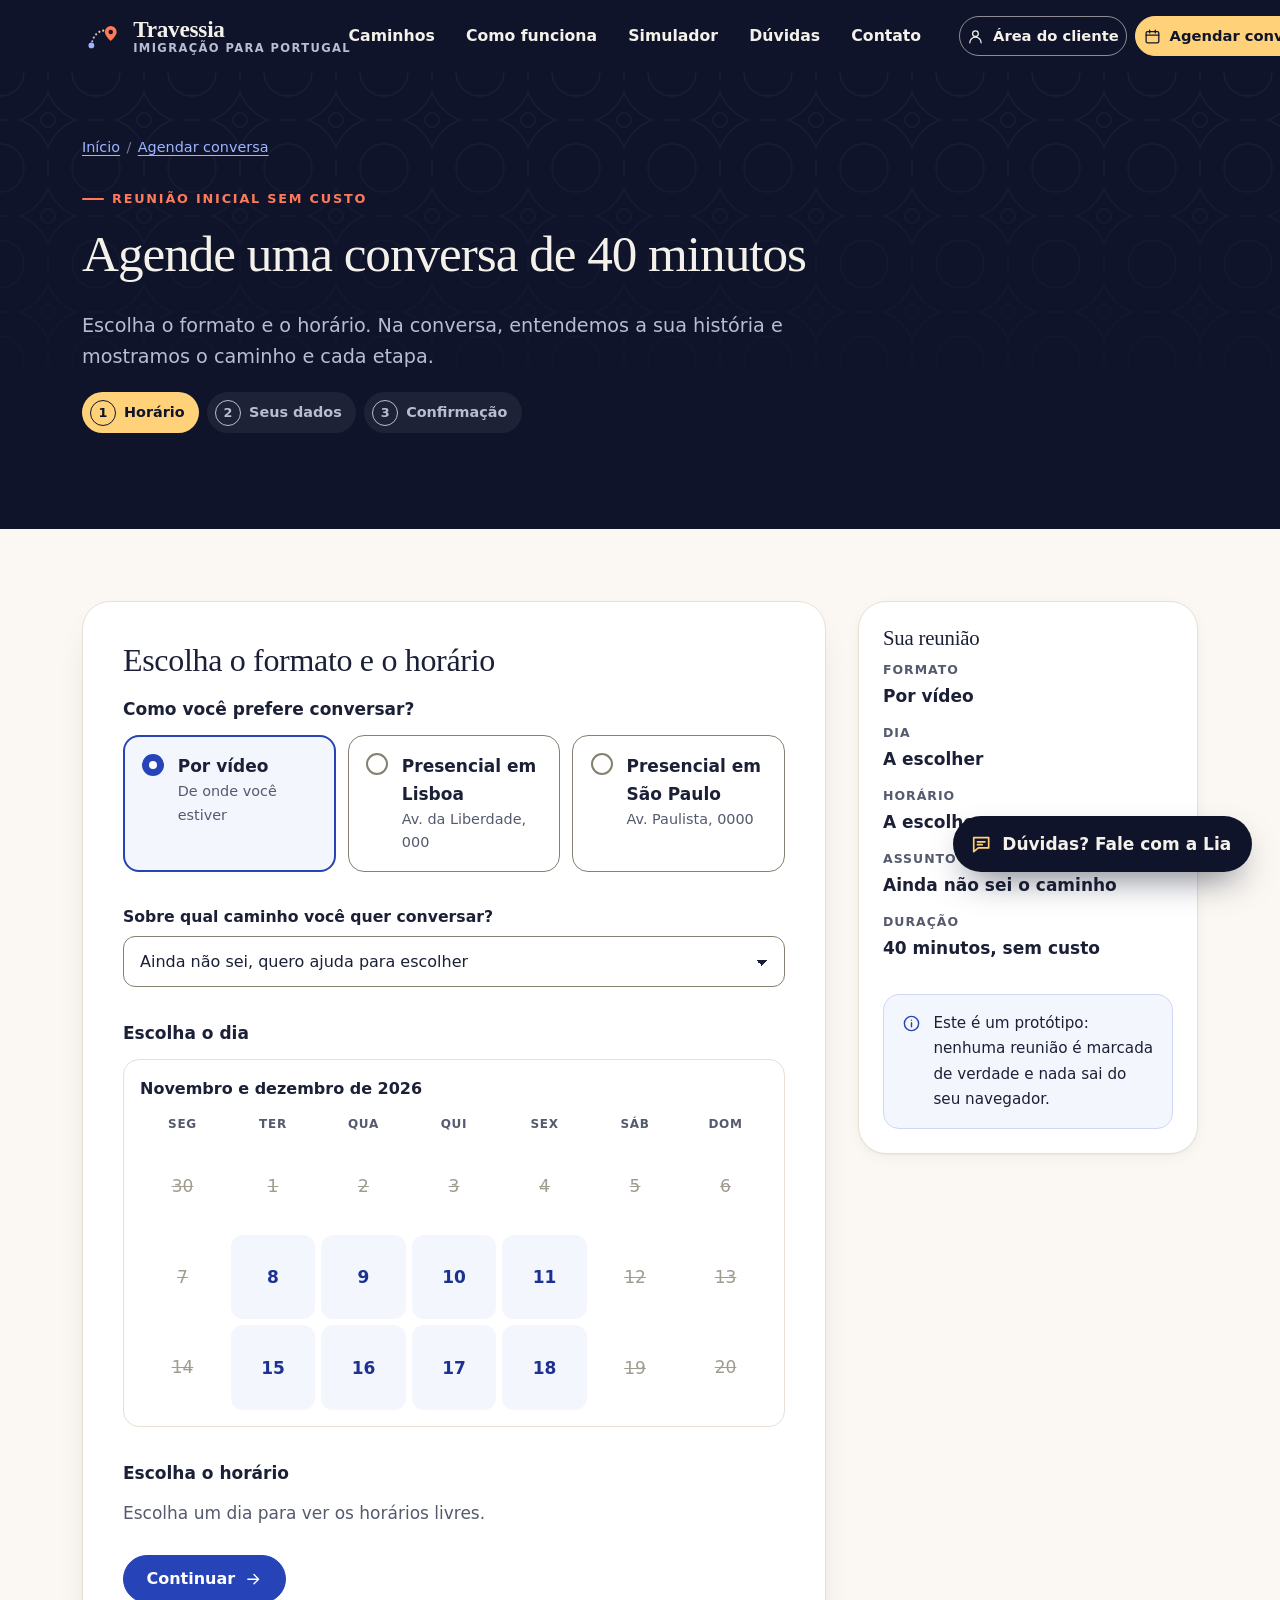
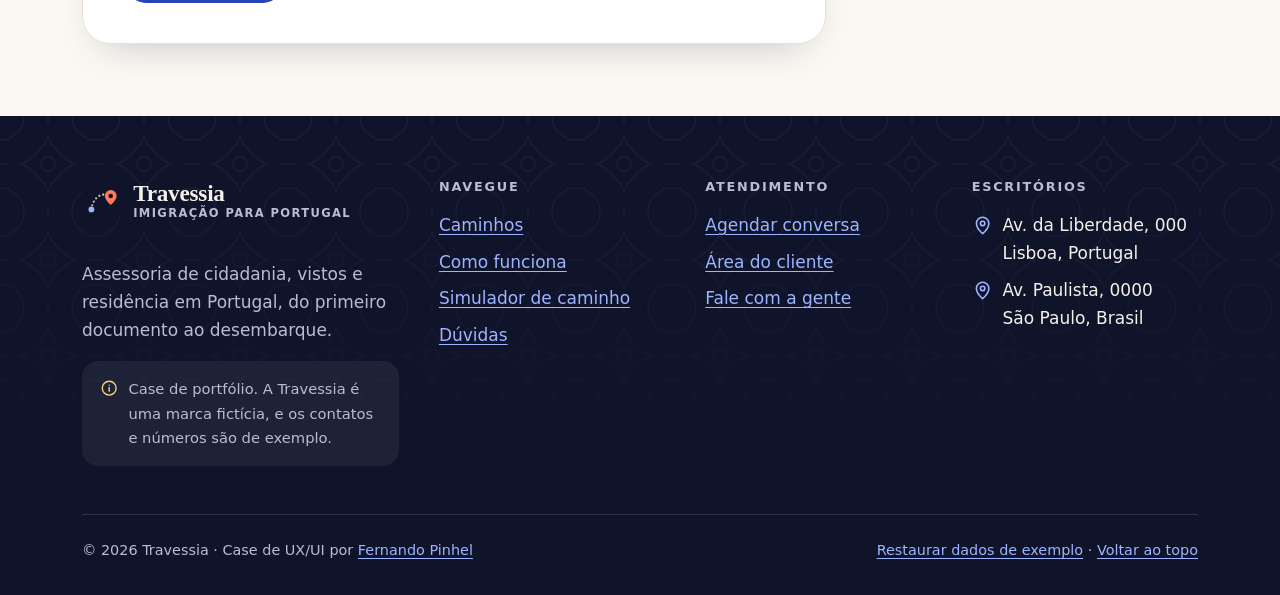
==== agendar.html @ 261cf1d5 "Redesenha o Imigratech como case e torna os fluxos funcionais e acessíveis Marca fictícia Travessia," ====
<!DOCTYPE html>
<html lang="pt-BR">
  <head>
    <meta charset="utf-8">
    <meta name="viewport" content="width=device-width, initial-scale=1">
    <meta http-equiv="Content-Security-Policy" content="default-src 'self'; script-src 'self'; style-src 'self' https://fonts.googleapis.com; font-src https://fonts.gstatic.com; img-src 'self' data: blob:; connect-src 'self'; form-action 'self'; base-uri 'self'; object-src 'none'">
    <meta name="referrer" content="strict-origin-when-cross-origin">
    <meta name="robots" content="noindex, nofollow">
    <meta name="theme-color" content="#10142a">
    <meta name="description" content="Case de UX/UI: site e área do cliente da Travessia, assessoria fictícia de imigração do Brasil para Portugal.">
    <title>Agendar conversa | Travessia</title>
    <link rel="icon" type="image/svg+xml" href="img/favicon.svg">

    <link rel="preconnect" href="https://fonts.googleapis.com">
    <link rel="preconnect" href="https://fonts.gstatic.com" crossorigin>
    <link rel="stylesheet" href="https://fonts.googleapis.com/css2?family=Fraunces:ital,opsz,wght@0,9..144,500;0,9..144,600;1,9..144,500&amp;family=Manrope:wght@400;500;600;700;800&amp;display=swap">
    <link rel="stylesheet" href="css/site.css">
  </head>
  <body>
    <a class="skip-link" href="#conteudo">Pular para o conteúdo</a>

    <header class="site-header on-ink">
      <div class="container site-header__bar">
        <a class="brand" href="index.html">
          <img class="brand__mark" src="img/favicon.svg" alt="" width="40" height="40">
          <span class="brand__text">
            <span class="brand__name">Travessia</span>
            <span class="brand__sub">Imigração para Portugal</span>
          </span>
        </a>
        <nav class="nav" id="menu" aria-label="Principal">
          <ul class="nav__list">
            <li><a class="nav__link" href="index.html#caminhos">Caminhos</a></li>
            <li><a class="nav__link" href="index.html#como-funciona">Como funciona</a></li>
            <li><a class="nav__link" href="caminho.html">Simulador</a></li>
            <li><a class="nav__link" href="index.html#duvidas">Dúvidas</a></li>
            <li><a class="nav__link" href="index.html#contato">Contato</a></li>
            <li class="nav__cta-mobile"><a class="btn btn--outline-ink btn--block" href="entrar.html">Área do cliente</a></li>
          </ul>
        </nav>
        <div class="site-header__cta">
          <a class="btn btn--outline-ink btn--sm" href="entrar.html" data-area-cliente><svg class="icon" aria-hidden="true" focusable="false"><use href="img/icons.svg#i-user"/></svg><span>Área do cliente</span></a>
          <a class="btn btn--sun btn--sm" href="agendar.html" aria-label="Agendar conversa"><svg class="icon" aria-hidden="true" focusable="false"><use href="img/icons.svg#i-calendar"/></svg><span>Agendar conversa</span></a>
        </div>
        <button class="btn btn--icon nav-toggle" type="button" aria-expanded="false" aria-controls="menu" aria-label="Abrir menu"><svg class="icon" aria-hidden="true" focusable="false"><use href="img/icons.svg#i-menu"/></svg></button>
      </div>
    </header>

    <main id="conteudo" tabindex="-1">
      <section class="page-hero on-ink tiles" aria-labelledby="pagina-titulo">
        <div class="container">
          <nav class="breadcrumb" aria-label="Você está em">
            <ol>
              <li><a href="index.html">Início</a></li>
              <li><a href="agendar.html" aria-current="page">Agendar conversa</a></li>
            </ol>
          </nav>
          <p class="eyebrow">Reunião inicial sem custo</p>
          <h1 id="pagina-titulo">Agende uma conversa de 40 minutos</h1>
          <p class="lead">Escolha o formato e o horário. Na conversa, entendemos a sua história e mostramos o caminho e cada etapa.</p>
          <ol class="stepper" id="stepper" aria-label="Etapas do agendamento">
            <li aria-current="step"><span>1</span><span>Horário</span></li>
            <li><span>2</span><span>Seus dados</span></li>
            <li><span>3</span><span>Confirmação</span></li>
          </ol>
        </div>
      </section>

      <section class="section--tight">
        <div class="container layout-aside" id="agenda-layout">
          <div class="form-card" id="agenda"></div>

          <aside class="aside-card" aria-labelledby="resumo-titulo" id="agenda-resumo">
            <h2 id="resumo-titulo">Sua reunião</h2>
            <dl class="summary-list" id="resumo-lista"></dl>
            <div class="notice block">
              <svg class="icon" aria-hidden="true" focusable="false"><use href="img/icons.svg#i-info"/></svg>
              <p>Este é um protótipo: nenhuma reunião é marcada de verdade e nada sai do seu navegador.</p>
            </div>
          </aside>
        </div>
      </section>
    </main>

    <footer class="site-footer on-ink tiles">
      <div class="container">
        <div class="site-footer__grid">
          <div>
            <a class="brand" href="index.html">
              <img class="brand__mark" src="img/favicon.svg" alt="" width="40" height="40">
              <span class="brand__text"><span class="brand__name">Travessia</span><span class="brand__sub">Imigração para Portugal</span></span>
            </a>
            <p class="block">Assessoria de cidadania, vistos e residência em Portugal, do primeiro documento ao desembarque.</p>
            <p class="case-note"><svg class="icon" aria-hidden="true" focusable="false"><use href="img/icons.svg#i-info"/></svg> <span>Case de portfólio. A Travessia é uma marca fictícia, e os contatos e números são de exemplo.</span></p>
          </div>
          <nav aria-labelledby="rodape-navegue">
            <h2 id="rodape-navegue">Navegue</h2>
            <ul>
              <li><a href="index.html#caminhos">Caminhos</a></li>
              <li><a href="index.html#como-funciona">Como funciona</a></li>
              <li><a href="caminho.html">Simulador de caminho</a></li>
              <li><a href="index.html#duvidas">Dúvidas</a></li>
            </ul>
          </nav>
          <nav aria-labelledby="rodape-atendimento">
            <h2 id="rodape-atendimento">Atendimento</h2>
            <ul>
              <li><a href="agendar.html">Agendar conversa</a></li>
              <li><a href="entrar.html">Área do cliente</a></li>
              <li><a href="index.html#contato">Fale com a gente</a></li>
            </ul>
          </nav>
          <div>
            <h2>Escritórios</h2>
            <ul>
              <li><svg class="icon" aria-hidden="true" focusable="false"><use href="img/icons.svg#i-pin"/></svg> <span>Av. da Liberdade, 000<br>Lisboa, Portugal</span></li>
              <li><svg class="icon" aria-hidden="true" focusable="false"><use href="img/icons.svg#i-pin"/></svg> <span>Av. Paulista, 0000<br>São Paulo, Brasil</span></li>
            </ul>
          </div>
        </div>
        <div class="site-footer__bottom">
          <p>© <span data-ano>2026</span> Travessia · Case de UX/UI por <a href="https://fernandopinhel.com.br">Fernando Pinhel</a></p>
          <p><button class="link-button" type="button" data-restaurar>Restaurar dados de exemplo</button> · <a href="#conteudo">Voltar ao topo</a></p>
        </div>
      </div>
    </footer>

    <script src="js/common.js"></script>
    <script src="js/data.js"></script>
    <script src="js/agendar.js"></script>
  </body>
</html>
---- css/site.css ----
/*
 * Travessia: design system do site.
 * CSS puro, sem framework. Papel claro e quente para o conteúdo,
 * azul-tinta para o cabeçalho, o topo e o rodapé, azulejo como textura
 * e o cartão de embarque como elemento-assinatura.
 * Contrastes pensados para WCAG 2.2 AA (texto ≥ 4.5:1, bordas ≥ 3:1).
 */

/* ------------------------------------------------------------------ Tokens */
:root {
  color-scheme: light;

  --font-sans: "Manrope", system-ui, -apple-system, "Segoe UI", Roboto, Arial, sans-serif;
  --font-display: "Fraunces", Georgia, "Times New Roman", serif;

  --ink: #10142a;                /* topo, cabeçalho e rodapé */
  --ink-2: #1a2143;
  --ink-3: #283163;
  --on-ink: #f4f1ea;
  --on-ink-muted: #b9bdd3;       /* 9.6:1 sobre --ink */

  --paper: #fbf8f3;
  --paper-2: #f4eee4;
  --surface: #ffffff;
  --text: #1b2036;
  --text-muted: #555a6e;         /* 6.6:1 sobre --paper */
  --border: #e7e0d3;
  --border-strong: #85806f;      /* bordas de campos: ≥ 3:1 sobre o branco */

  --azul: #2643b8;               /* branco sobre ele: 7.6:1 */
  --azul-hover: #1c3290;
  --azul-100: #e9edfc;
  --azul-50: #f4f6fe;
  --azul-claro: #9db4ff;         /* sobre --ink: 8.5:1 */

  --coral: #ff7a59;              /* só sobre fundos escuros */
  --coral-texto: #ad3a1d;        /* sobre --paper: 5.6:1 */
  --coral-100: #fff0ea;
  --sol: #ffd27a;                /* sobre --ink: 12:1 */

  --success: #1d7347;
  --success-100: #e6f4ec;
  --warning: #855000;
  --warning-100: #fff3dc;
  --danger: #b42318;
  --danger-100: #fdeeed;
  --neutral: #4b5064;
  --neutral-100: #eeedf0;

  --focus: #2643b8;
  --focus-ring: 0 0 0 3px var(--paper), 0 0 0 6px var(--focus);

  --radius-sm: 10px;
  --radius: 16px;
  --radius-lg: 28px;
  --shadow-sm: 0 1px 2px rgb(16 20 42 / .05), 0 4px 14px rgb(16 20 42 / .04);
  --shadow: 0 18px 40px -22px rgb(16 20 42 / .28);
  --shadow-lg: 0 36px 80px -32px rgb(16 20 42 / .45);

  --header-h: 72px;
  --ease: cubic-bezier(.2, .8, .2, 1);
  --container: 1180px;
}

/* -------------------------------------------------------------------- Base */
*,
*::before,
*::after { box-sizing: border-box; }

html {
  -webkit-text-size-adjust: 100%;
  text-size-adjust: 100%;
  scroll-padding-top: calc(var(--header-h) + 1rem);
}

@media (prefers-reduced-motion: no-preference) {
  html { scroll-behavior: smooth; }
}

body {
  margin: 0;
  min-height: 100vh;
  min-height: 100dvh;
  display: flex;
  flex-direction: column;
  font-family: var(--font-sans);
  font-size: 1.0625rem;
  line-height: 1.65;
  color: var(--text);
  background: var(--paper);
  -webkit-font-smoothing: antialiased;
}

main { flex: 1; }

img, svg { display: block; max-width: 100%; }
img { height: auto; }

h1, h2, h3, h4 {
  margin: 0 0 .5em;
  font-family: var(--font-display);
  font-weight: 500;
  line-height: 1.15;
  letter-spacing: -.01em;
  color: inherit;
  font-optical-sizing: auto;
}
h1 { font-size: clamp(2.4rem, 5.4vw, 4.1rem); letter-spacing: -.02em; }
h2 { font-size: clamp(1.9rem, 3.6vw, 2.75rem); }
h3 { font-size: 1.35rem; }
h4 { font-size: 1.1rem; }

p { margin: 0 0 1em; }
p:last-child { margin-bottom: 0; }

a { color: var(--azul); text-underline-offset: .18em; text-decoration-thickness: 1px; }
a:hover { text-decoration-thickness: 2px; }

em.destaque {
  font-style: italic;
  color: var(--sol);
}

:focus-visible { outline: none; box-shadow: var(--focus-ring); border-radius: 6px; }

.icon {
  width: 1.25em;
  height: 1.25em;
  flex: none;
  fill: none;
  stroke: currentColor;
  stroke-width: 1.8;
  stroke-linecap: round;
  stroke-linejoin: round;
}

.sr-only {
  position: absolute !important;
  width: 1px;
  height: 1px;
  padding: 0;
  margin: -1px;
  overflow: hidden;
  clip: rect(0 0 0 0);
  white-space: nowrap;
  border: 0;
}

.skip-link {
  position: absolute;
  top: .75rem;
  left: .75rem;
  z-index: 100;
  padding: .75rem 1.1rem;
  border-radius: var(--radius-sm);
  background: var(--sol);
  color: var(--ink);
  font-weight: 700;
  transform: translateY(-160%);
  transition: transform .2s var(--ease);
}
.skip-link:focus { transform: none; }

.container {
  width: 100%;
  max-width: var(--container);
  margin-inline: auto;
  padding-inline: clamp(1rem, 4vw, 2rem);
}

.eyebrow {
  display: inline-flex;
  align-items: center;
  gap: .5rem;
  margin: 0 0 1rem;
  font-size: .8rem;
  font-weight: 700;
  letter-spacing: .14em;
  text-transform: uppercase;
  color: var(--coral-texto);
}
.eyebrow::before {
  content: "";
  width: 22px;
  height: 2px;
  border-radius: 2px;
  background: currentColor;
}
.on-ink .eyebrow { color: var(--coral); }

.lead { font-size: 1.2rem; color: var(--text-muted); max-width: 60ch; }
.on-ink .lead { color: var(--on-ink-muted); }

.muted { color: var(--text-muted); }

/* ------------------------------------------------------------------ Botões */
.btn {
  --btn-bg: var(--surface);
  --btn-fg: var(--text);
  --btn-bd: var(--border-strong);
  display: inline-flex;
  align-items: center;
  justify-content: center;
  gap: .55rem;
  min-height: 48px;
  padding: .7rem 1.4rem;
  border: 1.5px solid var(--btn-bd);
  border-radius: 999px;
  background: var(--btn-bg);
  color: var(--btn-fg);
  font: inherit;
  font-size: 1rem;
  font-weight: 700;
  line-height: 1.2;
  text-decoration: none;
  cursor: pointer;
  transition: background-color .2s var(--ease), color .2s var(--ease), border-color .2s var(--ease), transform .2s var(--ease);
}
.btn:hover { text-decoration: none; }
.btn:active { transform: translateY(1px); }
.btn .icon { width: 1.15em; height: 1.15em; }
.btn:hover .icon-move { transform: translateX(3px); }
.icon-move { transition: transform .2s var(--ease); }

.btn--primary { --btn-bg: var(--azul); --btn-fg: #fff; --btn-bd: var(--azul); }
.btn--primary:hover { --btn-bg: var(--azul-hover); --btn-bd: var(--azul-hover); }

.btn--sun { --btn-bg: var(--sol); --btn-fg: var(--ink); --btn-bd: var(--sol); }
.btn--sun:hover { --btn-bg: #ffe2a6; --btn-bd: #ffe2a6; }

.btn--outline-ink { --btn-bg: transparent; --btn-fg: var(--on-ink); --btn-bd: rgb(244 241 234 / .55); }
.btn--outline-ink:hover { --btn-bg: rgb(244 241 234 / .1); --btn-bd: var(--on-ink); }

.btn--soft { --btn-bg: var(--azul-100); --btn-fg: var(--azul-hover); --btn-bd: transparent; }
.btn--soft:hover { --btn-bg: #dbe2fb; }

.btn--ghost { --btn-bg: transparent; --btn-fg: var(--text); --btn-bd: transparent; }
.btn--ghost:hover { --btn-bg: var(--paper-2); }

.btn--danger { --btn-bg: var(--surface); --btn-fg: var(--danger); --btn-bd: #d9978f; }
.btn--danger:hover { --btn-bg: var(--danger-100); }

.btn--sm { white-space: nowrap; min-height: 40px; padding: .45rem 1rem; font-size: .92rem; }
.btn--icon { width: 44px; min-height: 44px; padding: 0; }
.btn--block { width: 100%; }
.btn[disabled] { opacity: .55; cursor: not-allowed; }

.on-ink :focus-visible { box-shadow: 0 0 0 3px var(--ink), 0 0 0 6px var(--sol); }

.chip {
  display: inline-flex;
  align-items: center;
  gap: .4rem;
  min-height: 36px;
  padding: .35rem .9rem;
  border: 1.5px solid var(--border-strong);
  border-radius: 999px;
  background: var(--surface);
  color: var(--text);
  font: inherit;
  font-size: .9rem;
  font-weight: 600;
  cursor: pointer;
}
.chip:hover { border-color: var(--azul); color: var(--azul); }
.chip[aria-pressed="true"] { background: var(--ink); border-color: var(--ink); color: var(--on-ink); }

/* -------------------------------------------------------------- Cabeçalho */
.site-header {
  position: sticky;
  top: 0;
  z-index: 50;
  background: var(--ink);
  color: var(--on-ink);
  transition: box-shadow .25s var(--ease);
}
.site-header.is-scrolled { box-shadow: 0 10px 30px -12px rgb(0 0 0 / .45); }

.site-header__bar {
  display: flex;
  align-items: center;
  gap: 1.5rem;
  min-height: var(--header-h);
}

.brand {
  display: inline-flex;
  align-items: center;
  gap: .7rem;
  color: inherit;
  text-decoration: none;
}
.brand__mark { width: 40px; height: 40px; }
.brand__text { display: flex; flex-direction: column; line-height: 1.1; }
.brand__name { font-family: var(--font-display); font-size: 1.45rem; font-weight: 600; letter-spacing: -.01em; }
.brand__sub { white-space: nowrap; font-size: .72rem; font-weight: 600; letter-spacing: .12em; text-transform: uppercase; color: var(--on-ink-muted); }

.nav { margin-left: auto; }
.nav__list { display: flex; align-items: center; gap: .25rem; margin: 0; padding: 0; list-style: none; }
.nav__link {
  display: inline-flex;
  align-items: center;
  min-height: 44px;
  padding: .4rem .85rem;
  border-radius: 999px;
  color: var(--on-ink);
  font-weight: 600;
  font-size: .98rem;
  white-space: nowrap;
  text-decoration: none;
}
.nav__link:hover { background: rgb(255 255 255 / .08); }
.nav__link[aria-current="page"] { color: var(--sol); }

.site-header__cta { display: flex; gap: .5rem; align-items: center; }

.nav-toggle {
  display: none;
  margin-left: auto;
  color: var(--on-ink);
  --btn-bg: transparent;
  --btn-bd: rgb(244 241 234 / .4);
  --btn-fg: var(--on-ink);
}

@media (max-width: 1119.98px) {
  .nav-toggle { display: inline-flex; margin-left: 0; }
  .site-header__cta { margin-left: auto; }
  .site-header__cta .btn--outline-ink { display: none; }
  .nav {
    display: none;
    position: absolute;
    inset: var(--header-h) 0 auto 0;
    padding: .5rem clamp(1rem, 4vw, 2rem) 1.5rem;
    background: var(--ink);
    border-top: 1px solid rgb(255 255 255 / .08);
    box-shadow: 0 24px 40px -20px rgb(0 0 0 / .6);
  }
  .site-header.is-open .nav { display: block; }
  .nav__list { flex-direction: column; align-items: stretch; gap: .15rem; }
  .nav__link { width: 100%; padding: .75rem 1rem; font-size: 1.05rem; border-radius: var(--radius-sm); }
  .nav__list .nav__cta-mobile { display: block; margin-top: .75rem; }
}
@media (min-width: 1120px) {
  .nav__cta-mobile { display: none; }
}
@media (max-width: 479.98px) {
  .site-header__cta .btn--sun span { display: none; }
  .site-header__cta .btn--sun { width: 44px; padding: 0; }
  .brand__sub { display: none; }
}

/* -------------------------------------------------------------- Seções */
.on-ink {
  background: var(--ink);
  color: var(--on-ink);
}
.on-ink a:not([class]) { color: var(--azul-claro); }

.tiles {
  position: relative;
  isolation: isolate;
}
.tiles::before {
  content: "";
  position: absolute;
  inset: 0;
  z-index: -1;
  background: url("../img/azulejo.svg") 0 0 / 96px 96px repeat;
  opacity: .07;
  -webkit-mask-image: linear-gradient(180deg, #000 0%, transparent 85%);
  mask-image: linear-gradient(180deg, #000 0%, transparent 85%);
}

.section { padding-block: clamp(4rem, 9vw, 7rem); }
.section--tight { padding-block: clamp(3rem, 6vw, 4.5rem); }
.section--paper2 { background: var(--paper-2); }

.section__head { max-width: 720px; margin-bottom: clamp(2rem, 5vw, 3.5rem); }
.section__head--center { margin-inline: auto; text-align: center; }
.section__head--center .eyebrow { justify-content: center; }

/* ---------------------------------------------------------------- Hero */
.hero {
  overflow: hidden;
  padding-block: clamp(3.5rem, 8vw, 6.5rem) clamp(4rem, 9vw, 7rem);
}
.hero__grid {
  display: grid;
  grid-template-columns: minmax(0, 1.08fr) minmax(0, .92fr);
  gap: clamp(2.5rem, 6vw, 5rem);
  align-items: center;
}
.hero h1 { margin-bottom: 1.25rem; }
.hero__actions { display: flex; flex-wrap: wrap; gap: .75rem; margin-top: 2rem; }
.hero__trust {
  display: flex;
  flex-wrap: wrap;
  gap: .5rem 1.5rem;
  margin: 2rem 0 0;
  padding: 0;
  list-style: none;
  color: var(--on-ink-muted);
  font-size: .95rem;
}
.hero__trust li { display: inline-flex; align-items: center; gap: .5rem; }
.hero__trust .icon { color: var(--sol); }

.hero__art { position: relative; }
.hero__route {
  position: absolute;
  inset: -12% -8% auto auto;
  width: 115%;
  height: auto;
  opacity: .9;
  pointer-events: none;
}

@media (max-width: 899.98px) {
  .hero__grid { grid-template-columns: 1fr; }
  .hero__art { max-width: 520px; }
}

/* ------------------------------------------------- Cartão de embarque */
.pass {
  position: relative;
  display: grid;
  grid-template-columns: 1fr auto;
  border-radius: var(--radius-lg);
  background: var(--paper);
  color: var(--text);
  box-shadow: var(--shadow-lg);
  overflow: hidden;
  transform: rotate(-2.5deg);
}
.pass--flat { transform: none; box-shadow: var(--shadow); border: 1px solid var(--border); }
.pass__main { padding: 1.5rem 1.6rem; }
.pass__stub {
  position: relative;
  display: flex;
  flex-direction: column;
  justify-content: space-between;
  gap: 1rem;
  width: 132px;
  padding: 1.5rem 1.1rem;
  background: var(--paper-2);
  border-left: 2px dashed var(--border-strong);
}
.pass__stub::before,
.pass__stub::after {
  content: "";
  position: absolute;
  left: -13px;
  width: 24px;
  height: 24px;
  border-radius: 50%;
  background: var(--ink);
}
.pass__stub::before { top: -12px; }
.pass__stub::after { bottom: -12px; }
.pass--flat .pass__stub::before,
.pass--flat .pass__stub::after { background: var(--paper); border: 1px solid var(--border); }

.pass__top { display: flex; justify-content: space-between; align-items: center; gap: 1rem; margin-bottom: 1.1rem; }
.pass__brand { display: inline-flex; align-items: center; gap: .45rem; font-family: var(--font-display); font-weight: 600; }
.pass__brand img { width: 26px; height: 26px; }
.pass__class { font-size: .72rem; font-weight: 700; letter-spacing: .14em; text-transform: uppercase; color: var(--coral-texto); }

.pass__route { display: flex; align-items: center; gap: .9rem; margin-bottom: 1.2rem; }
.pass__city { line-height: 1.1; }
.pass__code { display: block; font-family: var(--font-display); font-size: clamp(2.2rem, 5vw, 2.9rem); font-weight: 600; letter-spacing: -.02em; }
.pass__name { font-size: .82rem; color: var(--text-muted); }
.pass__line { flex: 1; display: flex; align-items: center; gap: .4rem; color: var(--azul); }
.pass__line::before,
.pass__line::after { content: ""; flex: 1; border-top: 2px dotted var(--border-strong); }
.pass__line .icon { width: 1.5rem; height: 1.5rem; transform: rotate(45deg); }

.pass__fields { display: grid; grid-template-columns: repeat(3, minmax(0, 1fr)); gap: .9rem 1rem; margin: 0; }
.pass__fields div { min-width: 0; }
.pass__fields dt { font-size: .7rem; font-weight: 700; letter-spacing: .1em; text-transform: uppercase; color: var(--text-muted); }
.pass__fields dd { margin: 0; font-weight: 700; overflow-wrap: anywhere; }

.pass__stub-label { font-size: .7rem; font-weight: 700; letter-spacing: .1em; text-transform: uppercase; color: var(--text-muted); }
.pass__stub-value { font-family: var(--font-display); font-size: 1.6rem; font-weight: 600; line-height: 1; }
.pass__barcode {
  height: 54px;
  background: repeating-linear-gradient(90deg, var(--ink) 0 2px, transparent 2px 4px, var(--ink) 4px 5px, transparent 5px 8px, var(--ink) 8px 11px, transparent 11px 12px);
  border-radius: 3px;
}

@media (max-width: 519.98px) {
  .pass { grid-template-columns: 1fr; transform: rotate(-1.5deg); }
  .pass__stub { width: auto; flex-direction: row; align-items: center; border-left: 0; border-top: 2px dashed var(--border-strong); }
  .pass__stub::before, .pass__stub::after { left: auto; top: -13px; }
  .pass__stub::before { left: -12px; }
  .pass__stub::after { right: -12px; bottom: auto; }
  .pass__barcode { width: 90px; height: 40px; }
  .pass__fields { grid-template-columns: repeat(2, minmax(0, 1fr)); }
}

/* ------------------------------------------------------------- Números */
.stats {
  display: grid;
  grid-template-columns: repeat(4, minmax(0, 1fr));
  gap: 1rem;
  margin: 0;
  padding: 0;
  list-style: none;
}
.stat {
  position: relative;
  padding: 1.5rem;
  border: 1.5px dashed var(--border-strong);
  border-radius: var(--radius);
  background: var(--surface);
}
.stat__value {
  display: block;
  font-family: var(--font-display);
  font-size: clamp(2.2rem, 4vw, 2.8rem);
  font-weight: 600;
  line-height: 1;
  color: var(--azul);
  font-variant-numeric: tabular-nums;
}
.stat__label { display: block; margin-top: .6rem; color: var(--text-muted); font-weight: 600; }
.stat__stamp {
  position: absolute;
  top: 1rem;
  right: 1rem;
  color: var(--coral-texto);
  opacity: .8;
}
@media (max-width: 859.98px) { .stats { grid-template-columns: repeat(2, minmax(0, 1fr)); } }
@media (max-width: 399.98px) { .stats { grid-template-columns: 1fr; } }

/* ------------------------------------------------------------- Caminhos */
.filters { display: flex; flex-wrap: wrap; gap: .5rem; margin-bottom: 2rem; }

.paths {
  display: grid;
  grid-template-columns: repeat(3, minmax(0, 1fr));
  gap: 1.25rem;
  margin: 0;
  padding: 0;
  list-style: none;
}
@media (max-width: 959.98px) { .paths { grid-template-columns: repeat(2, minmax(0, 1fr)); } }
@media (max-width: 599.98px) { .paths { grid-template-columns: 1fr; } }

.path-card {
  position: relative;
  display: flex;
  flex-direction: column;
  height: 100%;
  padding: 1.6rem;
  border: 1px solid var(--border);
  border-radius: var(--radius);
  background: var(--surface);
  box-shadow: var(--shadow-sm);
  transition: transform .25s var(--ease), box-shadow .25s var(--ease), border-color .25s var(--ease);
}
.path-card:hover { transform: translateY(-3px); box-shadow: var(--shadow); border-color: #d6cdbb; }
.path-card__icon {
  display: grid;
  place-items: center;
  width: 52px;
  height: 52px;
  margin-bottom: 1.1rem;
  border-radius: 14px;
  background: var(--azul-100);
  color: var(--azul);
}
.path-card__icon .icon { width: 26px; height: 26px; }
.path-card h3 { margin-bottom: .45rem; }
.path-card p { color: var(--text-muted); }
.path-card__meta {
  display: flex;
  align-items: center;
  gap: .4rem;
  margin-top: auto;
  padding-top: 1.1rem;
  font-size: .9rem;
  font-weight: 600;
  color: var(--text-muted);
}
.path-card__link { margin-top: 1rem; font-weight: 700; display: inline-flex; gap: .35rem; align-items: center; }
.path-card__link::after { content: ""; position: absolute; inset: 0; border-radius: inherit; }
.path-card:focus-within { box-shadow: var(--focus-ring); }
.path-card__link:focus-visible { box-shadow: none; }

/* --------------------------------------------------------------- Etapas */
.steps {
  counter-reset: etapa;
  display: grid;
  grid-template-columns: repeat(5, minmax(0, 1fr));
  gap: 1rem;
  margin: 0;
  padding: 0;
  list-style: none;
  position: relative;
}
.steps::before {
  content: "";
  position: absolute;
  top: 27px;
  left: 6%;
  right: 6%;
  border-top: 2px dashed rgb(157 180 255 / .45);
}
.step { position: relative; counter-increment: etapa; }
.step__num {
  position: relative;
  display: grid;
  place-items: center;
  width: 56px;
  height: 56px;
  margin-bottom: 1.25rem;
  border-radius: 50%;
  background: var(--ink-2);
  border: 2px solid var(--azul-claro);
  color: var(--sol);
  font-family: var(--font-display);
  font-size: 1.4rem;
  font-weight: 600;
}
.step__num::before { content: counter(etapa, decimal-leading-zero); }
.step h3 { font-size: 1.2rem; }
.step p { color: var(--on-ink-muted); font-size: .98rem; }

@media (max-width: 899.98px) {
  .steps { grid-template-columns: 1fr; gap: 0; }
  .steps::before { top: 28px; bottom: 28px; left: 27px; right: auto; border-top: 0; border-left: 2px dashed rgb(157 180 255 / .45); }
  .step { display: grid; grid-template-columns: 56px 1fr; gap: 0 1.25rem; padding-bottom: 1.75rem; }
  .step__num { margin: 0; }
}

/* ------------------------------------------------------------ Destaque */
.split {
  display: grid;
  grid-template-columns: minmax(0, 1fr) minmax(0, 1fr);
  gap: clamp(2rem, 6vw, 5rem);
  align-items: center;
}
@media (max-width: 859.98px) { .split { grid-template-columns: 1fr; } }

.checklist { margin: 1.5rem 0 0; padding: 0; list-style: none; display: grid; gap: .85rem; }
.checklist li { display: flex; gap: .75rem; align-items: flex-start; }
.checklist .icon { color: var(--success); margin-top: .2em; }

.portal-peek {
  padding: 1.5rem;
  border-radius: var(--radius-lg);
  background: var(--surface);
  border: 1px solid var(--border);
  box-shadow: var(--shadow);
}
.portal-peek__row {
  display: flex;
  align-items: center;
  gap: .9rem;
  padding: .9rem 0;
  border-bottom: 1px solid var(--border);
}
.portal-peek__row:last-child { border-bottom: 0; padding-bottom: 0; }
.portal-peek__row strong { display: block; }
.portal-peek__row small { color: var(--text-muted); }

/* ------------------------------------------------------------------ FAQ */
.faq-search { position: relative; max-width: 520px; margin-bottom: 1.5rem; }
.faq-search .icon { position: absolute; left: 1rem; top: 50%; transform: translateY(-50%); color: var(--text-muted); pointer-events: none; }
.faq-search input { padding-left: 2.8rem; }

.faq { display: grid; gap: .75rem; max-width: 860px; }
.faq details {
  border: 1px solid var(--border);
  border-radius: var(--radius);
  background: var(--surface);
  transition: border-color .2s var(--ease);
}
.faq details[open] { border-color: #cfc5b0; box-shadow: var(--shadow-sm); }
.faq summary {
  display: flex;
  align-items: center;
  justify-content: space-between;
  gap: 1rem;
  min-height: 56px;
  padding: 1rem 1.25rem;
  font-weight: 700;
  font-size: 1.05rem;
  cursor: pointer;
  list-style: none;
  border-radius: var(--radius);
}
.faq summary::-webkit-details-marker { display: none; }
.faq summary .icon { transition: transform .2s var(--ease); color: var(--azul); }
.faq details[open] summary .icon { transform: rotate(180deg); }
.faq details > div { padding: 0 1.25rem 1.25rem; color: var(--text-muted); }
.faq mark { background: #ffe6a8; color: inherit; border-radius: 3px; padding: 0 .1em; }

.empty {
  padding: 1.5rem;
  border: 1.5px dashed var(--border-strong);
  border-radius: var(--radius);
  text-align: center;
  color: var(--text-muted);
}

/* ------------------------------------------------------------------ CTA */
.cta-band {
  display: grid;
  grid-template-columns: 1fr auto;
  gap: 2rem;
  align-items: center;
  padding: clamp(2rem, 5vw, 3.5rem);
  border-radius: var(--radius-lg);
  overflow: hidden;
}
.cta-band h2 { margin-bottom: .5rem; }
.cta-band__actions { display: flex; flex-wrap: wrap; gap: .75rem; }
@media (max-width: 799.98px) { .cta-band { grid-template-columns: 1fr; } }

/* ---------------------------------------------------------- Formulários */
.form-card {
  padding: clamp(1.5rem, 4vw, 2.5rem);
  border: 1px solid var(--border);
  border-radius: var(--radius-lg);
  background: var(--surface);
  box-shadow: var(--shadow);
}

.form-grid { display: grid; grid-template-columns: repeat(2, minmax(0, 1fr)); gap: 1.25rem; }
.form-grid .span-2 { grid-column: 1 / -1; }
@media (max-width: 599.98px) { .form-grid { grid-template-columns: 1fr; } }

.field { display: flex; flex-direction: column; gap: .4rem; }
.field label, .label { font-weight: 700; font-size: .98rem; }
.field__opt { font-weight: 500; color: var(--text-muted); }
.field__hint { margin: 0; font-size: .9rem; color: var(--text-muted); }

.input,
.field input:not([type="checkbox"]):not([type="radio"]):not([type="file"]),
.field select,
.field textarea {
  width: 100%;
  min-height: 50px;
  padding: .7rem 1rem;
  border: 1.5px solid var(--border-strong);
  border-radius: 12px;
  background: var(--surface);
  color: var(--text);
  font: inherit;
  font-size: 1rem;
  transition: border-color .2s var(--ease), box-shadow .2s var(--ease);
}
.field textarea { min-height: 130px; resize: vertical; }
.field input:hover, .field select:hover, .field textarea:hover { border-color: var(--text-muted); }
.input:focus-visible,
.field input:focus-visible,
.field select:focus-visible,
.field textarea:focus-visible {
  border-color: var(--azul);
  box-shadow: 0 0 0 3px rgb(38 67 184 / .25);
  border-radius: 12px;
}
.field select {
  appearance: none;
  padding-right: 2.75rem;
  background-image: linear-gradient(45deg, transparent 50%, var(--text) 50%), linear-gradient(135deg, var(--text) 50%, transparent 50%);
  background-position: calc(100% - 22px) 52%, calc(100% - 16px) 52%;
  background-size: 6px 6px;
  background-repeat: no-repeat;
}

.field.is-invalid input,
.field.is-invalid select,
.field.is-invalid textarea { border-color: var(--danger); border-width: 2px; }

.field__error {
  display: flex;
  align-items: flex-start;
  gap: .4rem;
  margin: .1rem 0 0;
  color: var(--danger);
  font-size: .92rem;
  font-weight: 600;
}
.field__error .icon { width: 1.05em; height: 1.05em; margin-top: .2em; }

.check {
  display: flex;
  align-items: flex-start;
  gap: .75rem;
  font-weight: 500;
  cursor: pointer;
}
.check input {
  flex: none;
  width: 22px;
  height: 22px;
  margin: .15rem 0 0;
  accent-color: var(--azul);
  cursor: pointer;
}

.error-summary {
  margin-bottom: 1.5rem;
  padding: 1.1rem 1.25rem;
  border: 2px solid var(--danger);
  border-radius: var(--radius);
  background: var(--danger-100);
}
.error-summary:focus-visible { box-shadow: var(--focus-ring); }
.error-summary .error-summary__title { display: flex; align-items: center; gap: .5rem; margin: 0 0 .5rem; font-family: var(--font-sans); font-size: 1.05rem; font-weight: 800; color: var(--danger); }
.error-summary ul { margin: 0; padding-left: 1.25rem; }
.error-summary a { color: var(--danger); font-weight: 600; }

.form-actions { display: flex; flex-wrap: wrap; gap: .75rem; align-items: center; margin-top: 1.75rem; }
.form-note { display: flex; gap: .5rem; align-items: flex-start; margin-top: 1rem; font-size: .9rem; color: var(--text-muted); }
.form-note .icon { margin-top: .15em; }

/* Opções em cartão (rádio) */
.choice-group { margin: 0; padding: 0; border: 0; min-width: 0; }
.choice-group legend { padding: 0; margin-bottom: .75rem; font-weight: 700; }
.choices { display: grid; gap: .75rem; }
.choices--2 { grid-template-columns: repeat(2, minmax(0, 1fr)); }
.choices--3 { grid-template-columns: repeat(3, minmax(0, 1fr)); }
@media (max-width: 699.98px) { .choices--2, .choices--3 { grid-template-columns: 1fr; } }

.choice { position: relative; display: block; }
.choice input { position: absolute; opacity: 0; inset: 0; width: 100%; height: 100%; margin: 0; cursor: pointer; }
.choice__box {
  display: flex;
  align-items: flex-start;
  gap: .85rem;
  height: 100%;
  min-height: 64px;
  padding: 1rem 1.1rem;
  border: 1.5px solid var(--border-strong);
  border-radius: var(--radius);
  background: var(--surface);
  transition: border-color .15s var(--ease), background-color .15s var(--ease);
}
.choice__box::before {
  content: "";
  flex: none;
  width: 22px;
  height: 22px;
  margin-top: .1rem;
  border: 2px solid var(--border-strong);
  border-radius: 50%;
  background: var(--surface);
  transition: border .15s var(--ease);
}
.choice__box .icon { color: var(--azul); width: 1.5rem; height: 1.5rem; }
.choice__text { display: flex; flex-direction: column; }
.choice__title { font-weight: 700; }
.choice__desc { font-size: .9rem; color: var(--text-muted); }
.choice:hover .choice__box { border-color: var(--azul); }
.choice input:checked + .choice__box { border: 2px solid var(--azul); background: var(--azul-50); padding: calc(1rem - .5px) calc(1.1rem - .5px); }
.choice input:checked + .choice__box::before { border: 7px solid var(--azul); }
.choice input:focus-visible + .choice__box { box-shadow: var(--focus-ring); }
.choice-group.is-invalid .choice__box { border-color: var(--danger); }

/* ------------------------------------------------------------- Rodapé */
.site-footer { padding-block: 4rem 2rem; }
.site-footer__grid {
  display: grid;
  grid-template-columns: 1.4fr 1fr 1fr 1fr;
  gap: 2.5rem;
}
.site-footer h2 { font-family: var(--font-sans); font-size: .8rem; font-weight: 800; letter-spacing: .14em; text-transform: uppercase; color: var(--on-ink-muted); margin-bottom: 1rem; }
.site-footer ul { margin: 0; padding: 0; list-style: none; display: grid; gap: .55rem; }
.site-footer li { display: flex; gap: .6rem; align-items: flex-start; }
.site-footer li .icon { margin-top: .25em; color: var(--azul-claro); }
.site-footer p { color: var(--on-ink-muted); }
.site-footer__bottom {
  display: flex;
  flex-wrap: wrap;
  justify-content: space-between;
  align-items: center;
  gap: 1rem;
  margin-top: 3rem;
  padding-top: 1.5rem;
  border-top: 1px solid rgb(255 255 255 / .12);
  font-size: .9rem;
  color: var(--on-ink-muted);
}
.site-footer__bottom p { margin: 0; }
.link-button {
  padding: 0;
  border: 0;
  background: none;
  color: var(--azul-claro);
  font: inherit;
  text-decoration: underline;
  text-underline-offset: .18em;
  cursor: pointer;
}
.link-button--paper { color: var(--azul); font-weight: 600; }
@media (max-width: 899.98px) { .site-footer__grid { grid-template-columns: 1fr 1fr; } }
@media (max-width: 559.98px) { .site-footer__grid { grid-template-columns: 1fr; } }

.case-note {
  display: flex;
  gap: .6rem;
  align-items: flex-start;
  padding: 1rem 1.15rem;
  border-radius: var(--radius);
  background: rgb(255 255 255 / .06);
  color: var(--on-ink-muted);
  font-size: .92rem;
}
.case-note .icon { color: var(--sol); margin-top: .15em; }

/* ------------------------------------------------------------ Avisos */
.toast {
  position: fixed;
  left: 50%;
  bottom: 1.5rem;
  z-index: 90;
  display: flex;
  align-items: center;
  gap: .6rem;
  max-width: min(92vw, 520px);
  padding: .9rem 1.2rem;
  border-radius: 14px;
  background: var(--ink);
  color: var(--on-ink);
  font-weight: 600;
  box-shadow: var(--shadow-lg);
  transform: translateX(-50%);
  animation: sobe .3s var(--ease);
}
.toast--sucesso .icon { color: #7ee2a8; }
.toast--erro .icon { color: #ffb3a8; }
.toast--info .icon { color: var(--sol); }

.notice {
  display: flex;
  gap: .75rem;
  align-items: flex-start;
  padding: 1rem 1.15rem;
  border-radius: var(--radius);
  background: var(--azul-50);
  border: 1px solid #cdd7fa;
  font-size: .95rem;
}
.notice .icon { color: var(--azul); margin-top: .15em; }
.notice--warn { background: var(--warning-100); border-color: #f0d199; }
.notice--warn .icon { color: var(--warning); }
.notice--danger { background: var(--danger-100); border-color: #f0b8b1; }
.notice--danger .icon { color: var(--danger); }

.badge {
  display: inline-flex;
  align-items: center;
  gap: .3rem;
  padding: .2rem .65rem;
  border-radius: 999px;
  font-size: .8rem;
  font-weight: 700;
  white-space: nowrap;
  background: var(--neutral-100);
  color: var(--neutral);
}
.badge .icon { width: 1em; height: 1em; }
.badge--sucesso { background: var(--success-100); color: var(--success); }
.badge--aviso { background: var(--warning-100); color: var(--warning); }
.badge--erro { background: var(--danger-100); color: var(--danger); }
.badge--info { background: var(--azul-100); color: var(--azul-hover); }

@keyframes sobe { from { opacity: 0; transform: translate(-50%, 12px); } to { opacity: 1; transform: translate(-50%, 0); } }

/* ---------------------------------------------------------------- Chat */
.chat-fab {
  position: fixed;
  right: clamp(1rem, 3vw, 1.75rem);
  bottom: clamp(1rem, 3vw, 1.75rem);
  z-index: 60;
  display: inline-flex;
  align-items: center;
  gap: .6rem;
  min-height: 56px;
  padding: .8rem 1.3rem .8rem 1.1rem;
  border: 0;
  border-radius: 999px;
  background: var(--ink);
  color: var(--on-ink);
  font: inherit;
  font-weight: 700;
  box-shadow: 0 16px 36px -14px rgb(16 20 42 / .7);
  cursor: pointer;
  transition: transform .2s var(--ease);
}
.chat-fab .icon { color: var(--sol); width: 1.4rem; height: 1.4rem; }
.chat-fab:hover { transform: translateY(-2px); }
.chat-fab:focus-visible { box-shadow: 0 0 0 3px var(--paper), 0 0 0 6px var(--focus); }
.chat-fab.is-hidden { display: none; }
@media (max-width: 479.98px) {
  .chat-fab span { position: absolute; width: 1px; height: 1px; overflow: hidden; clip: rect(0 0 0 0); white-space: nowrap; }
  .chat-fab { width: 56px; padding: 0; justify-content: center; }
}

.chat {
  position: fixed;
  right: clamp(.75rem, 3vw, 1.75rem);
  bottom: clamp(.75rem, 3vw, 1.75rem);
  z-index: 70;
  display: flex;
  flex-direction: column;
  width: min(400px, calc(100vw - 1.5rem));
  height: min(600px, calc(100dvh - 1.5rem));
  border-radius: 22px;
  background: var(--surface);
  box-shadow: var(--shadow-lg), 0 0 0 1px rgb(16 20 42 / .08);
  overflow: hidden;
  animation: chat-in .25s var(--ease);
}
.chat[hidden] { display: none; }
@keyframes chat-in { from { opacity: 0; transform: translateY(12px) scale(.98); } to { opacity: 1; transform: none; } }

.chat__head {
  display: flex;
  align-items: center;
  gap: .75rem;
  padding: .9rem .75rem .9rem 1rem;
  background: var(--ink);
  color: var(--on-ink);
}
.chat__head > div { flex: 1; min-width: 0; }
.chat__head .btn--ghost { --btn-fg: var(--on-ink); }
.chat__head .btn--ghost:hover { --btn-bg: rgb(255 255 255 / .1); }
.chat__head :focus-visible { box-shadow: 0 0 0 3px var(--ink), 0 0 0 6px var(--sol); }
.chat__avatar {
  display: grid;
  place-items: center;
  flex: none;
  width: 40px;
  height: 40px;
  border-radius: 50%;
  background: var(--sol);
  color: var(--ink);
  font-family: var(--font-display);
  font-weight: 600;
  font-size: 1.2rem;
}
.chat__title { margin: 0; font-family: var(--font-sans); font-size: 1rem; font-weight: 800; }
.chat__sub { margin: 0; font-size: .8rem; color: var(--on-ink-muted); line-height: 1.35; }

.chat__log {
  flex: 1;
  overflow-y: auto;
  display: flex;
  flex-direction: column;
  gap: .65rem;
  padding: 1rem;
  background: var(--paper);
}
.chat__log:focus-visible { box-shadow: inset 0 0 0 3px var(--focus); border-radius: 0; }
.chat__msg { max-width: 85%; }
.chat__msg p { margin: 0; padding: .7rem .95rem; border-radius: 16px; font-size: .95rem; line-height: 1.5; }
.chat__msg--lia p { background: var(--surface); border: 1px solid var(--border); border-bottom-left-radius: 4px; }
.chat__msg--voce { align-self: flex-end; }
.chat__msg--voce p { background: var(--azul); color: #fff; border-bottom-right-radius: 4px; }
.chat__actions { display: flex; flex-wrap: wrap; gap: .4rem; margin-top: .5rem; }

.chat__typing { display: inline-flex; gap: 4px; align-self: flex-start; padding: .8rem .95rem; border-radius: 16px; background: var(--surface); border: 1px solid var(--border); }
.chat__typing span { width: 7px; height: 7px; border-radius: 50%; background: var(--text-muted); animation: pisca 1s infinite; }
.chat__typing span:nth-child(2) { animation-delay: .15s; }
.chat__typing span:nth-child(3) { animation-delay: .3s; }
@keyframes pisca { 0%, 100% { opacity: .25; } 50% { opacity: 1; } }

.chat__chips { display: flex; gap: .4rem; overflow-x: auto; padding: .65rem 1rem; border-top: 1px solid var(--border); }
.chat__chips .chip { flex: none; }
.chat__form { display: flex; gap: .5rem; padding: .75rem 1rem 1rem; }
.chat__input {
  flex: 1;
  min-width: 0;
  min-height: 44px;
  padding: .6rem .95rem;
  border: 1.5px solid var(--border-strong);
  border-radius: 999px;
  font: inherit;
  font-size: .95rem;
}
.chat__input:focus-visible { border-color: var(--azul); box-shadow: 0 0 0 3px rgb(38 67 184 / .25); border-radius: 999px; }

/* ------------------------------------------------------ Páginas internas */
.page-hero { padding-block: clamp(2.5rem, 6vw, 4rem) clamp(2.5rem, 6vw, 4rem); }
.page-hero h1 { font-size: clamp(2.1rem, 4.4vw, 3.2rem); }
.breadcrumb { margin-bottom: 1.25rem; font-size: .9rem; }
.breadcrumb ol { display: flex; flex-wrap: wrap; gap: .4rem; margin: 0; padding: 0; list-style: none; color: var(--on-ink-muted); }
.breadcrumb li + li::before { content: "/"; margin-right: .4rem; opacity: .6; }
.breadcrumb a { color: var(--on-ink); }

.layout-aside {
  display: grid;
  grid-template-columns: minmax(0, 1fr) 340px;
  gap: 2rem;
  align-items: start;
}
@media (max-width: 959.98px) { .layout-aside { grid-template-columns: 1fr; } }

.aside-card {
  position: sticky;
  top: calc(var(--header-h) + 1.25rem);
  padding: 1.5rem;
  border-radius: var(--radius-lg);
  background: var(--surface);
  border: 1px solid var(--border);
  box-shadow: var(--shadow-sm);
}
.aside-card h2 { font-size: 1.3rem; }
@media (max-width: 959.98px) { .aside-card { position: static; } }

.summary-list { margin: 0; display: grid; gap: .8rem; }
.summary-list div { display: grid; gap: .1rem; }
.summary-list dt { font-size: .78rem; font-weight: 700; letter-spacing: .08em; text-transform: uppercase; color: var(--text-muted); }
.summary-list dd { margin: 0; font-weight: 600; }

/* --------------------------------------------------------- Simulador */
.wizard__progress { margin-bottom: 2rem; }
.wizard__progress-label { display: flex; justify-content: space-between; font-size: .9rem; font-weight: 700; color: var(--text-muted); margin-bottom: .5rem; }
.progress { height: 8px; border-radius: 999px; background: var(--paper-2); overflow: hidden; }
.progress__bar { height: 100%; border-radius: inherit; background: linear-gradient(90deg, var(--azul), #6f86ff); transition: width .35s var(--ease); }
.progress--w0 .progress__bar { width: 0; }

.wizard__question:focus { outline: none; }
.wizard__question h2 { font-size: clamp(1.6rem, 3vw, 2.1rem); }
.wizard__nav { display: flex; justify-content: space-between; gap: .75rem; margin-top: 2rem; }

.result-head { display: flex; gap: 1.25rem; align-items: flex-start; margin-bottom: 1.5rem; }
.result-head .path-card__icon { margin: 0; width: 64px; height: 64px; border-radius: 18px; }
.result-head h2:focus { outline: none; }
.match {
  display: inline-flex;
  align-items: center;
  gap: .35rem;
  padding: .25rem .75rem;
  border-radius: 999px;
  background: var(--success-100);
  color: var(--success);
  font-size: .82rem;
  font-weight: 800;
  margin-bottom: .5rem;
}
.reasons { margin: 0 0 1.5rem; padding: 0; list-style: none; display: grid; gap: .6rem; }
.reasons li { display: flex; gap: .6rem; }
.reasons .icon { color: var(--azul); margin-top: .2em; }

.doc-list { margin: 0; padding: 0; list-style: none; counter-reset: doc; display: grid; gap: .6rem; }
.doc-list li {
  counter-increment: doc;
  display: grid;
  grid-template-columns: 2rem 1fr;
  gap: .75rem;
  padding: .9rem 1rem;
  border: 1px solid var(--border);
  border-radius: 12px;
  background: var(--surface);
}
.doc-list li::before {
  content: counter(doc);
  display: grid;
  place-items: center;
  width: 2rem;
  height: 2rem;
  border-radius: 50%;
  background: var(--paper-2);
  font-weight: 800;
  font-size: .9rem;
}
.doc-list strong { display: block; }
.doc-list small { color: var(--text-muted); font-size: .9rem; }

.alt-paths { display: grid; gap: .75rem; margin: 0; padding: 0; list-style: none; }
.alt-paths li {
  display: flex;
  align-items: center;
  gap: .9rem;
  padding: 1rem;
  border: 1px solid var(--border);
  border-radius: var(--radius);
  background: var(--surface);
}
.alt-paths li > div { flex: 1; min-width: 0; }
.alt-paths .path-card__icon { margin: 0; width: 44px; height: 44px; border-radius: 12px; }

/* ---------------------------------------------------------- Agenda */
.cal { border: 1px solid var(--border); border-radius: var(--radius); background: var(--surface); padding: 1rem; }
.cal__head { display: flex; align-items: center; justify-content: space-between; gap: 1rem; margin-bottom: .75rem; }
.cal__title { margin: 0; font-family: var(--font-sans); font-size: 1rem; font-weight: 800; }
.cal__grid { display: grid; grid-template-columns: repeat(7, minmax(0, 1fr)); gap: .35rem; }
.cal__dow { text-align: center; font-size: .75rem; font-weight: 800; color: var(--text-muted); text-transform: uppercase; letter-spacing: .06em; padding-bottom: .25rem; }
.cal__day {
  display: grid;
  place-items: center;
  aspect-ratio: 1;
  min-height: 44px;
  border: 1.5px solid transparent;
  border-radius: 12px;
  background: var(--azul-50);
  color: var(--azul-hover);
  font: inherit;
  font-weight: 700;
  cursor: pointer;
}
.cal__day:hover { border-color: var(--azul); }
.cal__day[aria-pressed="true"] { background: var(--azul); color: #fff; border-color: var(--azul); }
.cal__day[disabled] { background: transparent; color: #a19c90; font-weight: 500; cursor: not-allowed; text-decoration: line-through; }
.cal__day--empty { visibility: hidden; }

.slots { display: grid; grid-template-columns: repeat(auto-fill, minmax(96px, 1fr)); gap: .5rem; }
.slot {
  min-height: 48px;
  border: 1.5px solid var(--border-strong);
  border-radius: 12px;
  background: var(--surface);
  font: inherit;
  font-weight: 700;
  cursor: pointer;
}
.slot:hover { border-color: var(--azul); color: var(--azul); }
.slot[aria-pressed="true"] { background: var(--azul); border-color: var(--azul); color: #fff; }
.slot[disabled] { color: #8f8a7e; border-style: dashed; cursor: not-allowed; background: var(--paper); text-decoration: line-through; }

.stepper { display: flex; gap: .5rem; margin: 0 0 2rem; padding: 0; list-style: none; flex-wrap: wrap; }
.stepper li {
  display: flex;
  align-items: center;
  gap: .5rem;
  padding: .45rem .9rem .45rem .5rem;
  border-radius: 999px;
  background: rgb(255 255 255 / .06);
  color: var(--on-ink-muted);
  font-size: .9rem;
  font-weight: 700;
}
.stepper li span:first-child {
  display: grid;
  place-items: center;
  width: 26px;
  height: 26px;
  border-radius: 50%;
  border: 1.5px solid currentColor;
  font-size: .8rem;
}
.stepper li[aria-current="step"] { background: var(--sol); color: var(--ink); }
.stepper li.is-done { color: var(--on-ink); }
.stepper li.is-done span:first-child { background: var(--azul-claro); border-color: var(--azul-claro); color: var(--ink); }

.panel-step:focus { outline: none; }
.panel-step h2 { font-size: clamp(1.5rem, 3vw, 2rem); }
.block { margin-top: 2rem; }
.block > h3 { font-family: var(--font-sans); font-size: 1.05rem; font-weight: 800; margin-bottom: .9rem; }

.confirm { text-align: center; max-width: 640px; margin-inline: auto; }
.confirm__seal {
  display: grid;
  place-items: center;
  width: 84px;
  height: 84px;
  margin: 0 auto 1.25rem;
  border-radius: 50%;
  background: var(--success-100);
  color: var(--success);
}
.confirm__seal .icon { width: 42px; height: 42px; }
.confirm h2:focus { outline: none; }
.confirm .pass { text-align: left; margin-block: 2rem; }
.confirm__actions { display: flex; flex-wrap: wrap; justify-content: center; gap: .75rem; }

/* ----------------------------------------------------------- Entrar */
.auth {
  display: grid;
  grid-template-columns: minmax(0, 1fr) minmax(0, 480px);
  gap: clamp(2rem, 6vw, 5rem);
  align-items: center;
  padding-block: clamp(3rem, 7vw, 5rem);
}
.auth h1 { font-size: clamp(2.2rem, 4.5vw, 3.4rem); }
@media (max-width: 859.98px) { .auth { grid-template-columns: 1fr; } }
.auth .form-card { color: var(--text); }
.on-ink .form-card a:not([class]) { color: var(--azul); }
.on-ink .form-card :focus-visible { box-shadow: var(--focus-ring); }
.on-ink .form-card .field input:focus-visible { box-shadow: 0 0 0 3px rgb(38 67 184 / .25); }
.divider { display: flex; align-items: center; gap: 1rem; margin: 1.5rem 0; color: var(--text-muted); font-size: .9rem; font-weight: 600; }
.divider::before, .divider::after { content: ""; flex: 1; border-top: 1px solid var(--border); }

/* ------------------------------------------------------------ Portal */
.portal-hero { padding-block: 2.5rem 6.5rem; }
.portal-hero__top { display: flex; flex-wrap: wrap; justify-content: space-between; align-items: flex-end; gap: 1.5rem; }
.portal-hero h1 { font-size: clamp(2rem, 4vw, 2.9rem); margin-bottom: .35rem; }
.portal-hero__meta { display: flex; flex-wrap: wrap; gap: .5rem 1.25rem; margin: 0; padding: 0; list-style: none; color: var(--on-ink-muted); font-size: .95rem; }
.portal-hero__meta li { display: inline-flex; align-items: center; gap: .4rem; }
.portal-hero__meta .icon { color: var(--azul-claro); }
.portal-hero__actions { display: flex; flex-wrap: wrap; gap: .5rem; }

.portal-main { margin-top: -4.5rem; padding-bottom: 5rem; }

.journey {
  padding: 1.5rem;
  border-radius: var(--radius-lg);
  background: var(--surface);
  border: 1px solid var(--border);
  box-shadow: var(--shadow);
}
.journey__head { display: flex; flex-wrap: wrap; justify-content: space-between; align-items: center; gap: .75rem; margin-bottom: 1.25rem; }
.journey__head h2 { font-size: 1.45rem; margin: 0; }
.journey ol { display: grid; grid-template-columns: repeat(5, minmax(0, 1fr)); gap: .75rem; margin: 0; padding: 0; list-style: none; }
.journey li { position: relative; padding-top: 1.6rem; }
.journey li::before {
  content: "";
  position: absolute;
  top: 7px;
  left: 0;
  right: -.75rem;
  height: 4px;
  border-radius: 4px;
  background: var(--paper-2);
}
.journey li:last-child::before { right: 0; }
.journey li.is-done::before { background: var(--azul); }
.journey li.is-current::before { background: linear-gradient(90deg, var(--azul) 50%, var(--paper-2) 50%); }
.journey__dot {
  position: absolute;
  top: 0;
  left: 0;
  display: grid;
  place-items: center;
  width: 18px;
  height: 18px;
  border-radius: 50%;
  background: var(--surface);
  border: 3px solid var(--border-strong);
}
.journey li.is-done .journey__dot { background: var(--azul); border-color: var(--azul); }
.journey li.is-current .journey__dot { border-color: var(--azul); box-shadow: 0 0 0 5px rgb(38 67 184 / .18); }
.journey strong { display: block; font-size: .98rem; }
.journey small { display: block; color: var(--text-muted); font-size: .85rem; line-height: 1.45; }
.journey__state { font-weight: 700; font-size: .8rem; margin-top: .25rem; }
.journey li.is-current .journey__state { color: var(--azul); }
.journey li.is-done .journey__state { color: var(--success); }
@media (max-width: 799.98px) {
  .journey ol { grid-template-columns: 1fr; gap: 0; }
  .journey li { padding: 0 0 1.1rem 2.25rem; }
  .journey li::before { top: 18px; bottom: 0; left: 7px; right: auto; width: 4px; height: auto; }
  .journey li:last-child::before { display: none; }
  .journey li.is-current::before { background: var(--paper-2); }
}

.portal-grid {
  display: grid;
  grid-template-columns: minmax(0, 1fr) 360px;
  gap: 1.5rem;
  margin-top: 1.5rem;
  align-items: start;
}
@media (max-width: 1023.98px) { .portal-grid { grid-template-columns: 1fr; } }

.card {
  padding: 1.5rem;
  border-radius: var(--radius-lg);
  background: var(--surface);
  border: 1px solid var(--border);
  box-shadow: var(--shadow-sm);
}
.card + .card { margin-top: 1.5rem; }
.card h2 { font-size: 1.4rem; }
.card__head { display: flex; flex-wrap: wrap; justify-content: space-between; align-items: center; gap: .75rem; margin-bottom: 1rem; }
.card__head h2 { font-size: 1.4rem; margin: 0; }

.card .notice { margin-bottom: 1.25rem; }
.meter { display: flex; align-items: center; gap: .75rem; margin-bottom: 1.25rem; font-size: .92rem; font-weight: 700; color: var(--text-muted); }
.meter .progress { flex: 1; }

.docs { margin: 0; padding: 0; list-style: none; display: grid; gap: .75rem; }
.doc {
  display: grid;
  grid-template-columns: 44px minmax(0, 1fr) auto;
  gap: .25rem 1rem;
  align-items: start;
  padding: 1rem;
  border: 1px solid var(--border);
  border-radius: var(--radius);
  background: var(--surface);
  transition: border-color .2s var(--ease), background-color .2s var(--ease);
}
.doc.is-drag { border: 2px dashed var(--azul); background: var(--azul-50); }
.doc__icon {
  display: grid;
  place-items: center;
  width: 44px;
  height: 44px;
  border-radius: 12px;
  background: var(--paper-2);
  color: var(--text-muted);
}
.doc--aprovado .doc__icon { background: var(--success-100); color: var(--success); }
.doc--recusado { border-color: #efb9b2; }
.doc--recusado .doc__icon { background: var(--danger-100); color: var(--danger); }
.doc--em-analise .doc__icon, .doc--enviado .doc__icon { background: var(--azul-100); color: var(--azul); }
.doc__body { min-width: 0; }
.doc__title { display: flex; flex-wrap: wrap; align-items: center; gap: .35rem .6rem; margin: 0 0 .15rem; font-family: var(--font-sans); font-size: 1rem; font-weight: 800; }
.doc__desc { margin: 0; font-size: .9rem; color: var(--text-muted); }
.doc__file { display: flex; align-items: center; gap: .4rem; margin-top: .5rem; font-size: .88rem; font-weight: 600; overflow-wrap: anywhere; }
.doc__reason { margin-top: .6rem; padding: .6rem .8rem; border-radius: 10px; background: var(--danger-100); color: #8f1c13; font-size: .9rem; }
.doc__actions { display: flex; gap: .4rem; flex-wrap: wrap; justify-content: flex-end; }
@media (max-width: 599.98px) {
  .doc { grid-template-columns: 44px minmax(0, 1fr); }
  .doc__actions { grid-column: 1 / -1; justify-content: flex-start; }
}

.messages { display: flex; flex-direction: column; gap: .75rem; max-height: 420px; overflow-y: auto; padding: .25rem .25rem .5rem; margin-bottom: 1rem; }
.messages:focus-visible { box-shadow: inset 0 0 0 3px var(--focus); }
.msg { max-width: 88%; }
.msg__meta { display: block; font-size: .78rem; font-weight: 700; color: var(--text-muted); margin-bottom: .2rem; }
.msg p { margin: 0; padding: .7rem .9rem; border-radius: 14px; background: var(--paper); border: 1px solid var(--border); font-size: .95rem; line-height: 1.5; }
.msg--cliente { align-self: flex-end; text-align: right; }
.msg--cliente p { background: var(--azul); color: #fff; border-color: var(--azul); text-align: left; }
.msg-form { display: flex; gap: .5rem; align-items: flex-end; }
.msg-form .field { flex: 1; }
.msg-form textarea { min-height: 50px; }

.person { display: flex; align-items: center; gap: .9rem; }
.person__avatar {
  display: grid;
  place-items: center;
  flex: none;
  width: 52px;
  height: 52px;
  border-radius: 50%;
  background: var(--ink);
  color: var(--sol);
  font-family: var(--font-display);
  font-weight: 600;
  font-size: 1.1rem;
}
.person strong { display: block; }
.person small { color: var(--text-muted); }

.timeline { margin: 0; padding: 0; list-style: none; display: grid; gap: .9rem; }
.timeline li { position: relative; padding-left: 1.4rem; font-size: .93rem; }
.timeline li::before { content: ""; position: absolute; left: 0; top: .5em; width: 9px; height: 9px; border-radius: 50%; background: var(--azul-claro); border: 2px solid var(--azul); }
.timeline time { display: block; font-size: .8rem; font-weight: 700; color: var(--text-muted); }

.demo-bar {
  display: flex;
  flex-wrap: wrap;
  align-items: center;
  gap: .75rem 1rem;
  padding: 1rem 1.25rem;
  border: 1.5px dashed var(--border-strong);
  border-radius: var(--radius);
  background: var(--paper);
  font-size: .92rem;
}
.demo-bar p { flex: 1 1 260px; margin: 0; color: var(--text-muted); }

/* Diálogo nativo */
dialog.modal {
  width: min(520px, calc(100vw - 2rem));
  padding: 0;
  border: 0;
  border-radius: var(--radius-lg);
  background: var(--surface);
  color: var(--text);
  box-shadow: var(--shadow-lg);
}
dialog.modal::backdrop { background: rgb(16 20 42 / .55); }
.modal__body { padding: 1.75rem; }
.modal__body h2 { font-size: 1.5rem; }
.modal__actions { display: flex; flex-wrap: wrap; justify-content: flex-end; gap: .5rem; margin-top: 1.5rem; }

/* ---------------------------------------------------- Aparecer na tela */
.has-reveal [data-reveal] { opacity: 0; transform: translateY(18px); transition: opacity .7s var(--ease), transform .7s var(--ease); }
.has-reveal [data-reveal].is-visible { opacity: 1; transform: none; }

@media (prefers-reduced-motion: reduce) {
  *, *::before, *::after { animation-duration: .01ms !important; animation-iteration-count: 1 !important; transition-duration: .01ms !important; }
  .pass { transform: none; }
}

/* Alto contraste do Windows */
@media (forced-colors: active) {
  .btn, .chip, .choice__box, .slot, .cal__day, .field input, .field select, .field textarea { border: 1px solid ButtonText; }
  .choice input:checked + .choice__box, .slot[aria-pressed="true"], .cal__day[aria-pressed="true"], .chip[aria-pressed="true"] { outline: 3px solid Highlight; }
  .progress__bar { background: Highlight; }
  .tiles::before { display: none; }
}

/* ------------------------------------------------------------ Impressão */
@media print {
  .site-header, .site-footer, .chat-fab, .chat, .no-print, .skip-link, .toast { display: none !important; }
  body { background: #fff; font-size: 11pt; }
  .on-ink { background: #fff; color: #000; }
  .on-ink .lead, .breadcrumb { color: #333; }
  .tiles::before { display: none; }
  .page-hero { padding: 0 0 1rem; }
  .layout-aside { grid-template-columns: 1fr; }
  .doc-list li, .card, .form-card { box-shadow: none; break-inside: avoid; }
  a { color: #000; }
}
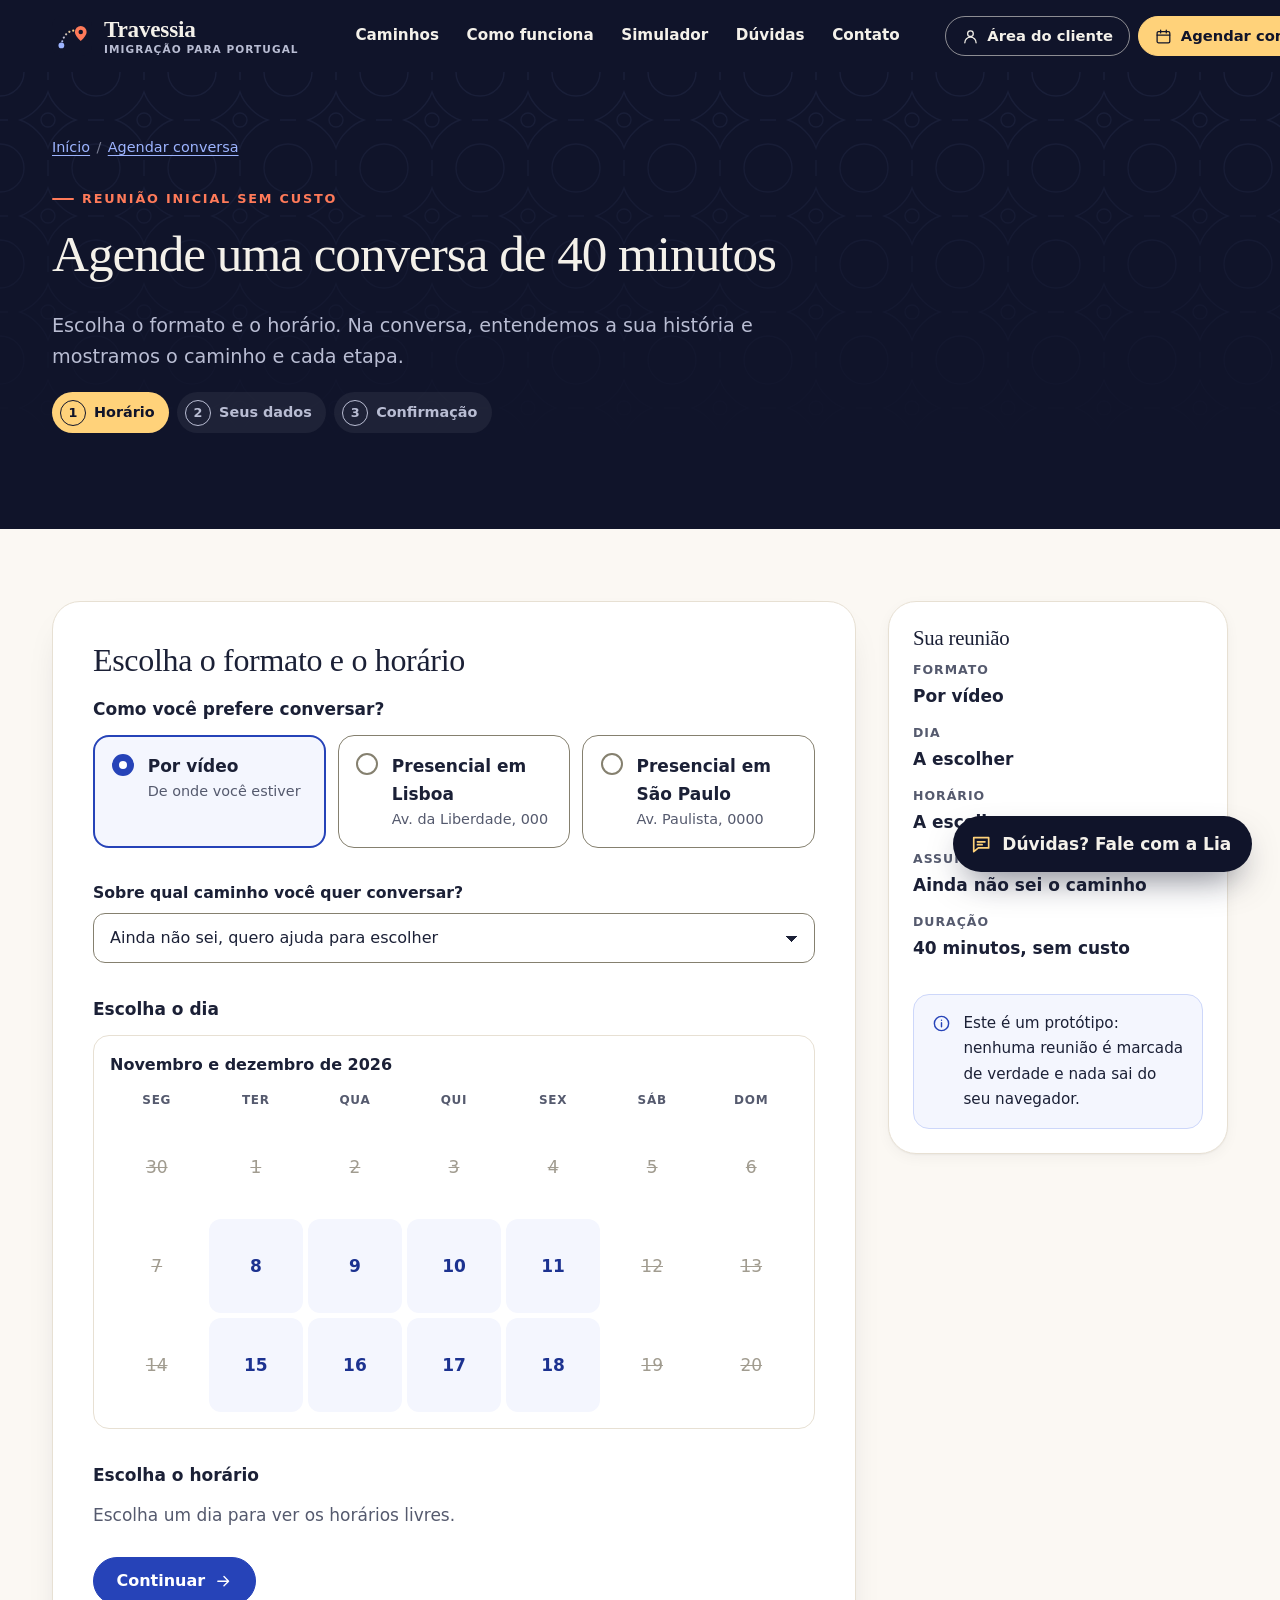
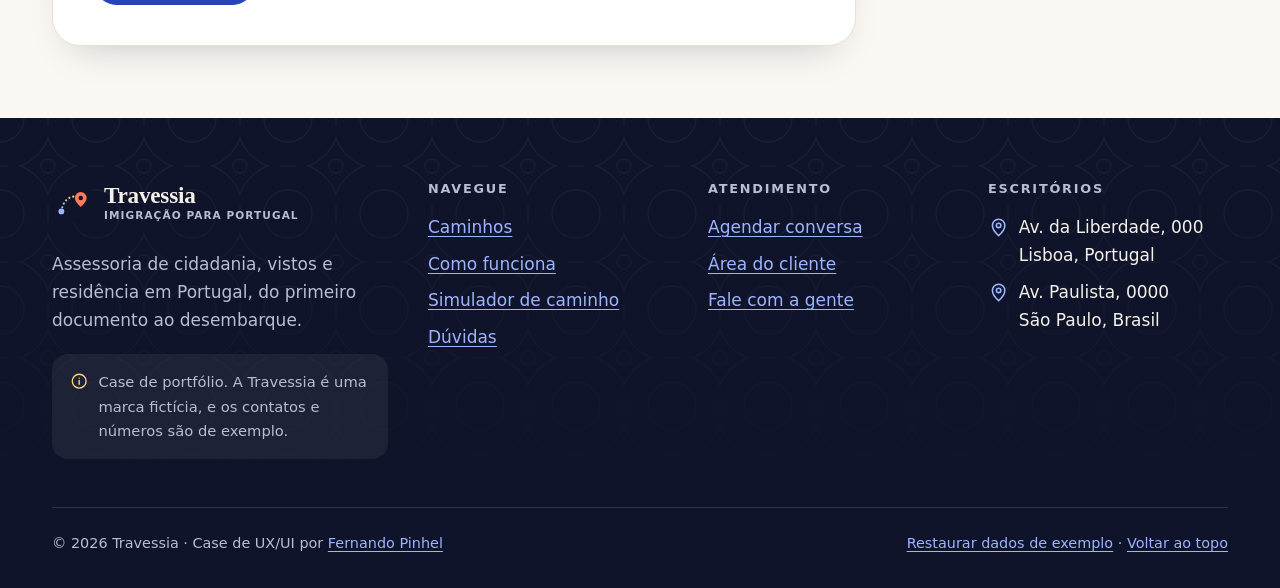
==== commit 8d70df36: "Refina cabeçalho, espaçamentos e área do cliente e renomeia para Travessia O logo não encolhe mais n" ====
--- a/agendar.html
+++ b/agendar.html
@@ -90,7 +90,7 @@
               <img class="brand__mark" src="img/favicon.svg" alt="" width="40" height="40">
               <span class="brand__text"><span class="brand__name">Travessia</span><span class="brand__sub">Imigração para Portugal</span></span>
             </a>
-            <p class="block">Assessoria de cidadania, vistos e residência em Portugal, do primeiro documento ao desembarque.</p>
+            <p class="site-footer__about">Assessoria de cidadania, vistos e residência em Portugal, do primeiro documento ao desembarque.</p>
             <p class="case-note"><svg class="icon" aria-hidden="true" focusable="false"><use href="img/icons.svg#i-info"/></svg> <span>Case de portfólio. A Travessia é uma marca fictícia, e os contatos e números são de exemplo.</span></p>
           </div>
           <nav aria-labelledby="rodape-navegue">
--- a/css/site.css
+++ b/css/site.css
@@ -59,7 +59,7 @@
 
   --header-h: 72px;
   --ease: cubic-bezier(.2, .8, .2, 1);
-  --container: 1180px;
+  --container: 1240px;
 }
 
 /* -------------------------------------------------------------------- Base */
@@ -279,40 +279,53 @@
 .site-header__bar {
   display: flex;
   align-items: center;
-  gap: 1.5rem;
+  gap: 1.25rem;
   min-height: var(--header-h);
 }
 
 .brand {
+  flex: none;
   display: inline-flex;
   align-items: center;
-  gap: .7rem;
+  gap: .75rem;
   color: inherit;
   text-decoration: none;
 }
 .brand__mark { width: 40px; height: 40px; }
-.brand__text { display: flex; flex-direction: column; line-height: 1.1; }
+.brand__text { display: flex; flex-direction: column; gap: .2rem; line-height: 1; }
 .brand__name { font-family: var(--font-display); font-size: 1.45rem; font-weight: 600; letter-spacing: -.01em; }
-.brand__sub { white-space: nowrap; font-size: .72rem; font-weight: 600; letter-spacing: .12em; text-transform: uppercase; color: var(--on-ink-muted); }
-
-.nav { margin-left: auto; }
-.nav__list { display: flex; align-items: center; gap: .25rem; margin: 0; padding: 0; list-style: none; }
+.brand__sub { white-space: nowrap; font-size: .66rem; font-weight: 700; letter-spacing: .1em; text-transform: uppercase; color: var(--on-ink-muted); }
+
+.nav { margin-left: auto; padding-left: 1.5rem; }
+.nav__list { display: flex; align-items: center; gap: .125rem; margin: 0; padding: 0; list-style: none; }
 .nav__link {
   display: inline-flex;
   align-items: center;
   min-height: 44px;
-  padding: .4rem .85rem;
+  position: relative;
+  padding: .4rem .8rem;
   border-radius: 999px;
   color: var(--on-ink);
   font-weight: 600;
-  font-size: .98rem;
+  font-size: .95rem;
   white-space: nowrap;
   text-decoration: none;
 }
 .nav__link:hover { background: rgb(255 255 255 / .08); }
 .nav__link[aria-current="page"] { color: var(--sol); }
-
-.site-header__cta { display: flex; gap: .5rem; align-items: center; }
+.nav__link[aria-current="page"]::after {
+  content: "";
+  position: absolute;
+  left: 50%;
+  bottom: 4px;
+  width: 5px;
+  height: 5px;
+  border-radius: 50%;
+  background: currentColor;
+  transform: translateX(-50%);
+}
+
+.site-header__cta { flex: none; display: flex; gap: .5rem; align-items: center; margin-left: .75rem; }
 
 .nav-toggle {
   display: none;
@@ -323,8 +336,9 @@
   --btn-fg: var(--on-ink);
 }
 
-@media (max-width: 1119.98px) {
+@media (max-width: 1239.98px) {
   .nav-toggle { display: inline-flex; margin-left: 0; }
+  .nav__link[aria-current="page"]::after { left: auto; right: 1rem; top: 50%; bottom: auto; transform: translateY(-50%); width: 7px; height: 7px; }
   .site-header__cta { margin-left: auto; }
   .site-header__cta .btn--outline-ink { display: none; }
   .nav {
@@ -341,7 +355,7 @@
   .nav__link { width: 100%; padding: .75rem 1rem; font-size: 1.05rem; border-radius: var(--radius-sm); }
   .nav__list .nav__cta-mobile { display: block; margin-top: .75rem; }
 }
-@media (min-width: 1120px) {
+@media (min-width: 1240px) {
   .nav__cta-mobile { display: none; }
 }
 @media (max-width: 479.98px) {
@@ -509,7 +523,7 @@
 }
 .stat {
   position: relative;
-  padding: 1.5rem;
+  padding: 1.5rem 3rem 1.5rem 1.5rem;
   border: 1.5px dashed var(--border-strong);
   border-radius: var(--radius);
   background: var(--surface);
@@ -517,10 +531,11 @@
 .stat__value {
   display: block;
   font-family: var(--font-display);
-  font-size: clamp(2.2rem, 4vw, 2.8rem);
+  font-size: clamp(2rem, 3.2vw, 2.5rem);
   font-weight: 600;
   line-height: 1;
   color: var(--azul);
+  white-space: nowrap;
   font-variant-numeric: tabular-nums;
 }
 .stat__label { display: block; margin-top: .6rem; color: var(--text-muted); font-weight: 600; }
@@ -729,7 +744,7 @@
   box-shadow: var(--shadow);
 }
 
-.form-grid { display: grid; grid-template-columns: repeat(2, minmax(0, 1fr)); gap: 1.25rem; }
+.form-grid { display: grid; grid-template-columns: repeat(2, minmax(0, 1fr)); gap: 1.25rem; align-items: end; }
 .form-grid .span-2 { grid-column: 1 / -1; }
 @media (max-width: 599.98px) { .form-grid { grid-template-columns: 1fr; } }
 
@@ -874,6 +889,7 @@
 .site-footer li { display: flex; gap: .6rem; align-items: flex-start; }
 .site-footer li .icon { margin-top: .25em; color: var(--azul-claro); }
 .site-footer p { color: var(--on-ink-muted); }
+.site-footer__about { margin: 1.25rem 0; max-width: 34ch; }
 .site-footer__bottom {
   display: flex;
   flex-wrap: wrap;
@@ -1289,33 +1305,33 @@
 .divider::before, .divider::after { content: ""; flex: 1; border-top: 1px solid var(--border); }
 
 /* ------------------------------------------------------------ Portal */
-.portal-hero { padding-block: 2.5rem 6.5rem; }
-.portal-hero__top { display: flex; flex-wrap: wrap; justify-content: space-between; align-items: flex-end; gap: 1.5rem; }
+.portal-hero { padding-block: clamp(2rem, 5vw, 3rem) 6rem; }
+.portal-hero__top { display: flex; flex-wrap: wrap; justify-content: space-between; align-items: center; gap: 1.5rem; }
 .portal-hero h1 { font-size: clamp(2rem, 4vw, 2.9rem); margin-bottom: .35rem; }
 .portal-hero__meta { display: flex; flex-wrap: wrap; gap: .5rem 1.25rem; margin: 0; padding: 0; list-style: none; color: var(--on-ink-muted); font-size: .95rem; }
 .portal-hero__meta li { display: inline-flex; align-items: center; gap: .4rem; }
 .portal-hero__meta .icon { color: var(--azul-claro); }
 .portal-hero__actions { display: flex; flex-wrap: wrap; gap: .5rem; }
 
-.portal-main { margin-top: -4.5rem; padding-bottom: 5rem; }
+.portal-main { position: relative; z-index: 1; margin-top: -3.5rem; padding-bottom: clamp(3rem, 7vw, 5rem); }
 
 .journey {
-  padding: 1.5rem;
+  padding: clamp(1.25rem, 3vw, 2rem);
   border-radius: var(--radius-lg);
   background: var(--surface);
   border: 1px solid var(--border);
   box-shadow: var(--shadow);
 }
-.journey__head { display: flex; flex-wrap: wrap; justify-content: space-between; align-items: center; gap: .75rem; margin-bottom: 1.25rem; }
+.journey__head { display: flex; flex-wrap: wrap; justify-content: space-between; align-items: center; gap: .75rem; margin-bottom: 1.75rem; }
 .journey__head h2 { font-size: 1.45rem; margin: 0; }
-.journey ol { display: grid; grid-template-columns: repeat(5, minmax(0, 1fr)); gap: .75rem; margin: 0; padding: 0; list-style: none; }
+.journey ol { display: grid; grid-template-columns: repeat(5, minmax(0, 1fr)); gap: 1.25rem; margin: 0; padding: 0; list-style: none; }
 .journey li { position: relative; padding-top: 1.6rem; }
 .journey li::before {
   content: "";
   position: absolute;
   top: 7px;
   left: 0;
-  right: -.75rem;
+  right: -1.25rem;
   height: 4px;
   border-radius: 4px;
   background: var(--paper-2);
@@ -1337,7 +1353,7 @@
 }
 .journey li.is-done .journey__dot { background: var(--azul); border-color: var(--azul); }
 .journey li.is-current .journey__dot { border-color: var(--azul); box-shadow: 0 0 0 5px rgb(38 67 184 / .18); }
-.journey strong { display: block; font-size: .98rem; }
+.journey strong { display: block; margin-bottom: .2rem; font-size: .98rem; }
 .journey small { display: block; color: var(--text-muted); font-size: .85rem; line-height: 1.45; }
 .journey__state { font-weight: 700; font-size: .8rem; margin-top: .25rem; }
 .journey li.is-current .journey__state { color: var(--azul); }
@@ -1360,7 +1376,7 @@
 @media (max-width: 1023.98px) { .portal-grid { grid-template-columns: 1fr; } }
 
 .card {
-  padding: 1.5rem;
+  padding: clamp(1.25rem, 3vw, 1.75rem);
   border-radius: var(--radius-lg);
   background: var(--surface);
   border: 1px solid var(--border);
@@ -1404,7 +1420,7 @@
 .doc__body { min-width: 0; }
 .doc__title { display: flex; flex-wrap: wrap; align-items: center; gap: .35rem .6rem; margin: 0 0 .15rem; font-family: var(--font-sans); font-size: 1rem; font-weight: 800; }
 .doc__desc { margin: 0; font-size: .9rem; color: var(--text-muted); }
-.doc__file { display: flex; align-items: center; gap: .4rem; margin-top: .5rem; font-size: .88rem; font-weight: 600; overflow-wrap: anywhere; }
+.doc__file { display: flex; align-items: flex-start; gap: .4rem; margin-top: .5rem; font-size: .88rem; font-weight: 600; overflow-wrap: anywhere; }
 .doc__reason { margin-top: .6rem; padding: .6rem .8rem; border-radius: 10px; background: var(--danger-100); color: #8f1c13; font-size: .9rem; }
 .doc__actions { display: flex; gap: .4rem; flex-wrap: wrap; justify-content: flex-end; }
 @media (max-width: 599.98px) {
